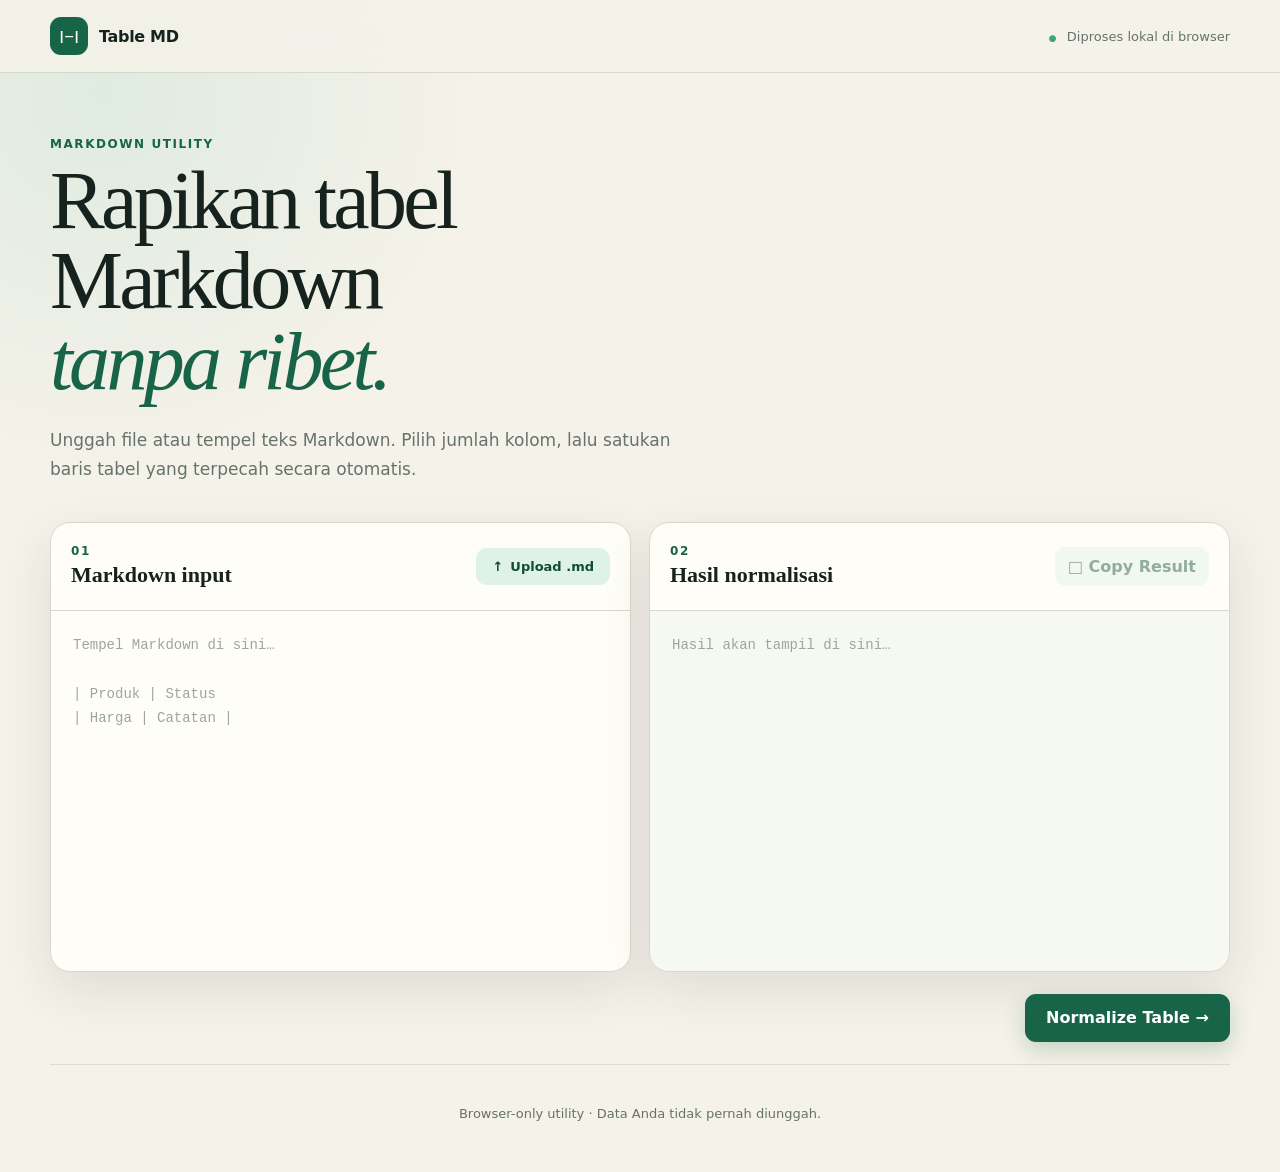
==== index.html @ d6dfc93e "feat: build markdown normalizer interface" ====
<!DOCTYPE html>
<html lang="id">
<head>
  <meta charset="UTF-8">
  <meta name="viewport" content="width=device-width, initial-scale=1.0">
  <meta name="description" content="Rapikan baris tabel Markdown sesuai jumlah kolom pilihan Anda.">
  <title>Table MD — Markdown Table Normalizer</title>
  <link rel="stylesheet" href="styles.css">
</head>
<body>
  <header class="site-header">
    <div class="shell header-inner">
      <a class="brand" href="#workspace" aria-label="Table MD, kembali ke area kerja">
        <span class="brand-mark" aria-hidden="true">|—|</span>
        <span>Table MD</span>
      </a>
      <p class="privacy-note"><span aria-hidden="true">●</span> Diproses lokal di browser</p>
    </div>
  </header>

  <main class="shell" id="workspace">
    <section class="intro" aria-labelledby="pageTitle">
      <p class="eyebrow">Markdown utility</p>
      <h1 id="pageTitle">Rapikan tabel Markdown<br><span>tanpa ribet.</span></h1>
      <p class="intro-copy">Unggah file atau tempel teks Markdown. Pilih jumlah kolom, lalu satukan baris tabel yang terpecah secara otomatis.</p>
    </section>

    <section class="workspace" aria-label="Markdown table normalizer">
      <div class="panel input-panel">
        <div class="panel-heading">
          <div>
            <p class="step">01</p>
            <h2>Markdown input</h2>
          </div>
          <label class="file-button" for="fileInput">
            <span aria-hidden="true">↑</span> Upload .md
          </label>
          <input id="fileInput" class="visually-hidden" type="file" accept=".md,text/markdown,text/plain">
        </div>
        <textarea id="input" spellcheck="false" aria-label="Markdown input" placeholder="Tempel Markdown di sini…&#10;&#10;| Produk | Status&#10;| Harga | Catatan |"></textarea>
      </div>

      <div class="panel output-panel">
        <div class="panel-heading">
          <div>
            <p class="step">02</p>
            <h2>Hasil normalisasi</h2>
          </div>
          <button id="copyBtn" class="button button-quiet" type="button" disabled>
            <span aria-hidden="true">□</span> Copy Result
          </button>
        </div>
        <textarea id="output" spellcheck="false" aria-label="Normalized Markdown output" placeholder="Hasil akan tampil di sini…" readonly></textarea>
      </div>
    </section>

    <div class="action-row">
      <div class="messages">
        <p id="statusBox" class="status" role="status" aria-live="polite"></p>
        <p id="errorBox" class="error" role="alert" hidden></p>
      </div>
      <button id="normalizeBtn" class="button button-primary" type="button">
        Normalize Table <span aria-hidden="true">→</span>
      </button>
    </div>
  </main>

  <footer class="shell site-footer">
    <p>Browser-only utility · Data Anda tidak pernah diunggah.</p>
  </footer>

  <div id="columnModal" class="modal" hidden>
    <div class="modal-backdrop" data-modal-close></div>
    <section class="modal-card" role="dialog" aria-modal="true" aria-labelledby="modalTitle" aria-describedby="modalDescription">
      <button id="closeModalBtn" class="modal-close" type="button" aria-label="Tutup modal">×</button>
      <p class="step">Custom setting</p>
      <h2 id="modalTitle">Berapa jumlah kolom?</h2>
      <p id="modalDescription">Masukkan jumlah kolom pada tabel Markdown Anda.</p>
      <form id="columnForm" novalidate>
        <label for="columnCount">Jumlah kolom</label>
        <input id="columnCount" name="columns" type="number" min="1" step="1" value="4" inputmode="numeric" required>
        <p id="columnError" class="field-error" role="alert" hidden></p>
        <div class="modal-actions">
          <button id="cancelModalBtn" class="button button-secondary" type="button">Batal</button>
          <button id="processBtn" class="button button-primary" type="submit">
            <span id="loader" class="loader" hidden aria-hidden="true"></span>
            Proses Markdown
          </button>
        </div>
      </form>
    </section>
  </div>

  <script src="script.js"></script>
</body>
</html>
---- styles.css ----
:root {
  --ink: #15221d;
  --muted: #65736d;
  --paper: #f5f2e9;
  --card: #fffdf7;
  --line: #d9d7ce;
  --green: #176448;
  --green-dark: #0f4d37;
  --mint: #dff2e8;
  --red: #a93636;
  --shadow: 0 18px 50px rgba(28, 42, 36, 0.1);
}

* { box-sizing: border-box; }

html { scroll-behavior: smooth; }

body {
  margin: 0;
  min-height: 100vh;
  color: var(--ink);
  background:
    radial-gradient(circle at 8% 8%, rgba(214, 232, 221, 0.7), transparent 24rem),
    var(--paper);
  font-family: Inter, ui-sans-serif, system-ui, -apple-system, BlinkMacSystemFont, "Segoe UI", sans-serif;
}

button, input, textarea { font: inherit; }
button, label[for="fileInput"] { -webkit-tap-highlight-color: transparent; }

.shell { width: min(1180px, calc(100% - 40px)); margin-inline: auto; }

.site-header {
  border-bottom: 1px solid rgba(21, 34, 29, 0.12);
  background: rgba(245, 242, 233, 0.82);
  backdrop-filter: blur(14px);
}

.header-inner { min-height: 72px; display: flex; align-items: center; justify-content: space-between; gap: 24px; }
.brand { display: inline-flex; align-items: center; gap: 11px; color: var(--ink); font-weight: 800; text-decoration: none; letter-spacing: -0.02em; }
.brand-mark { display: grid; place-items: center; width: 38px; height: 38px; border-radius: 11px; color: #fff; background: var(--green); font-family: ui-monospace, monospace; font-size: 13px; }
.privacy-note { margin: 0; color: var(--muted); font-size: 13px; }
.privacy-note span { color: #42a579; font-size: 9px; margin-right: 6px; }

.intro { padding: 64px 0 38px; max-width: 760px; }
.eyebrow, .step { margin: 0 0 10px; color: var(--green); font-size: 12px; font-weight: 800; letter-spacing: 0.13em; text-transform: uppercase; }
h1 { margin: 0; max-width: 750px; font-family: Georgia, "Times New Roman", serif; font-size: clamp(46px, 7vw, 82px); font-weight: 500; line-height: 0.98; letter-spacing: -0.045em; }
h1 span { color: var(--green); font-style: italic; }
.intro-copy { max-width: 640px; margin: 24px 0 0; color: var(--muted); font-size: 17px; line-height: 1.7; }

.workspace { display: grid; grid-template-columns: 1fr 1fr; gap: 18px; }
.panel { min-width: 0; overflow: hidden; border: 1px solid var(--line); border-radius: 20px; background: var(--card); box-shadow: var(--shadow); }
.panel-heading { min-height: 88px; padding: 18px 20px; display: flex; align-items: center; justify-content: space-between; gap: 18px; border-bottom: 1px solid var(--line); }
.panel-heading .step { margin-bottom: 4px; }
.panel h2 { margin: 0; font-family: Georgia, "Times New Roman", serif; font-size: 22px; font-weight: 600; }
textarea { display: block; width: 100%; min-height: 360px; resize: vertical; padding: 22px; border: 0; outline: 0; color: #24342d; background: transparent; font-family: "SFMono-Regular", Consolas, "Liberation Mono", monospace; font-size: 14px; line-height: 1.75; }
textarea::placeholder { color: #9ca69f; }
textarea:focus { box-shadow: inset 0 0 0 2px var(--green); }
.output-panel textarea { background: rgba(230, 238, 232, 0.35); }

.button, .file-button { border: 0; border-radius: 11px; padding: 11px 16px; font-weight: 750; cursor: pointer; transition: transform 160ms ease, background 160ms ease, opacity 160ms ease; }
.button:hover:not(:disabled), .file-button:hover { transform: translateY(-1px); }
.button:focus-visible, .file-button:focus-visible, input:focus-visible, textarea:focus-visible, .modal-close:focus-visible { outline: 3px solid rgba(23, 100, 72, 0.25); outline-offset: 3px; }
.button:disabled { cursor: not-allowed; opacity: 0.45; }
.button-primary { min-height: 48px; color: white; background: var(--green); box-shadow: 0 8px 22px rgba(23, 100, 72, 0.22); }
.button-primary:hover:not(:disabled) { background: var(--green-dark); }
.button-secondary, .button-quiet, .file-button { color: var(--green-dark); background: var(--mint); }
.button-quiet { padding: 10px 13px; }
.file-button { display: inline-flex; align-items: center; gap: 7px; font-size: 13px; white-space: nowrap; }

.action-row { min-height: 92px; display: flex; align-items: center; justify-content: space-between; gap: 24px; }
.action-row .button-primary { min-width: 205px; }
.messages { min-width: 0; }
.status, .error { margin: 4px 0; font-size: 14px; }
.status { color: var(--green); }
.error, .field-error { color: var(--red); }

.site-footer { padding: 28px 0 38px; border-top: 1px solid rgba(21, 34, 29, 0.1); color: var(--muted); font-size: 13px; text-align: center; }
.visually-hidden { position: absolute; width: 1px; height: 1px; padding: 0; margin: -1px; overflow: hidden; clip: rect(0, 0, 0, 0); white-space: nowrap; border: 0; }

.modal { position: fixed; inset: 0; z-index: 100; display: grid; place-items: center; padding: 20px; }
.modal[hidden] { display: none; }
.modal-backdrop { position: absolute; inset: 0; background: rgba(14, 25, 20, 0.62); backdrop-filter: blur(4px); }
.modal-card { position: relative; width: min(100%, 440px); padding: 30px; border-radius: 22px; background: var(--card); box-shadow: 0 30px 90px rgba(0, 0, 0, 0.28); animation: modal-in 180ms ease-out; }
.modal-card h2 { margin: 0; font-family: Georgia, "Times New Roman", serif; font-size: 32px; }
.modal-card > p:not(.step) { margin: 10px 0 24px; color: var(--muted); line-height: 1.55; }
.modal-close { position: absolute; top: 18px; right: 18px; width: 36px; height: 36px; border: 0; border-radius: 50%; color: var(--muted); background: #eeece5; font-size: 25px; line-height: 1; cursor: pointer; }
#columnForm label { display: block; margin-bottom: 8px; font-size: 13px; font-weight: 800; }
#columnCount { width: 100%; height: 54px; padding: 0 16px; border: 1px solid var(--line); border-radius: 11px; color: var(--ink); background: #fff; font-size: 18px; font-weight: 750; }
.field-error { min-height: 20px; margin: 7px 0 0; font-size: 13px; }
.modal-actions { display: flex; justify-content: flex-end; gap: 10px; margin-top: 22px; }
.loader { width: 15px; height: 15px; display: inline-block; margin-right: 7px; vertical-align: -2px; border: 2px solid rgba(255,255,255,.45); border-top-color: #fff; border-radius: 50%; animation: spin .7s linear infinite; }
.loader[hidden] { display: none; }

@keyframes modal-in { from { opacity: 0; transform: translateY(10px) scale(.98); } }
@keyframes spin { to { transform: rotate(360deg); } }

@media (max-width: 760px) {
  .shell { width: min(100% - 24px, 640px); }
  .header-inner { min-height: 64px; }
  .privacy-note { display: none; }
  .intro { padding: 44px 0 28px; }
  h1 { font-size: clamp(42px, 15vw, 62px); }
  .workspace { grid-template-columns: 1fr; }
  textarea { min-height: 300px; }
  .action-row { padding: 20px 0; flex-direction: column-reverse; align-items: stretch; }
  .action-row .button-primary { width: 100%; }
  .panel-heading { align-items: flex-end; }
  .modal-actions { flex-direction: column-reverse; }
  .modal-actions .button { width: 100%; }
}

@media (prefers-reduced-motion: reduce) {
  *, *::before, *::after { scroll-behavior: auto !important; animation-duration: .01ms !important; transition-duration: .01ms !important; }
}
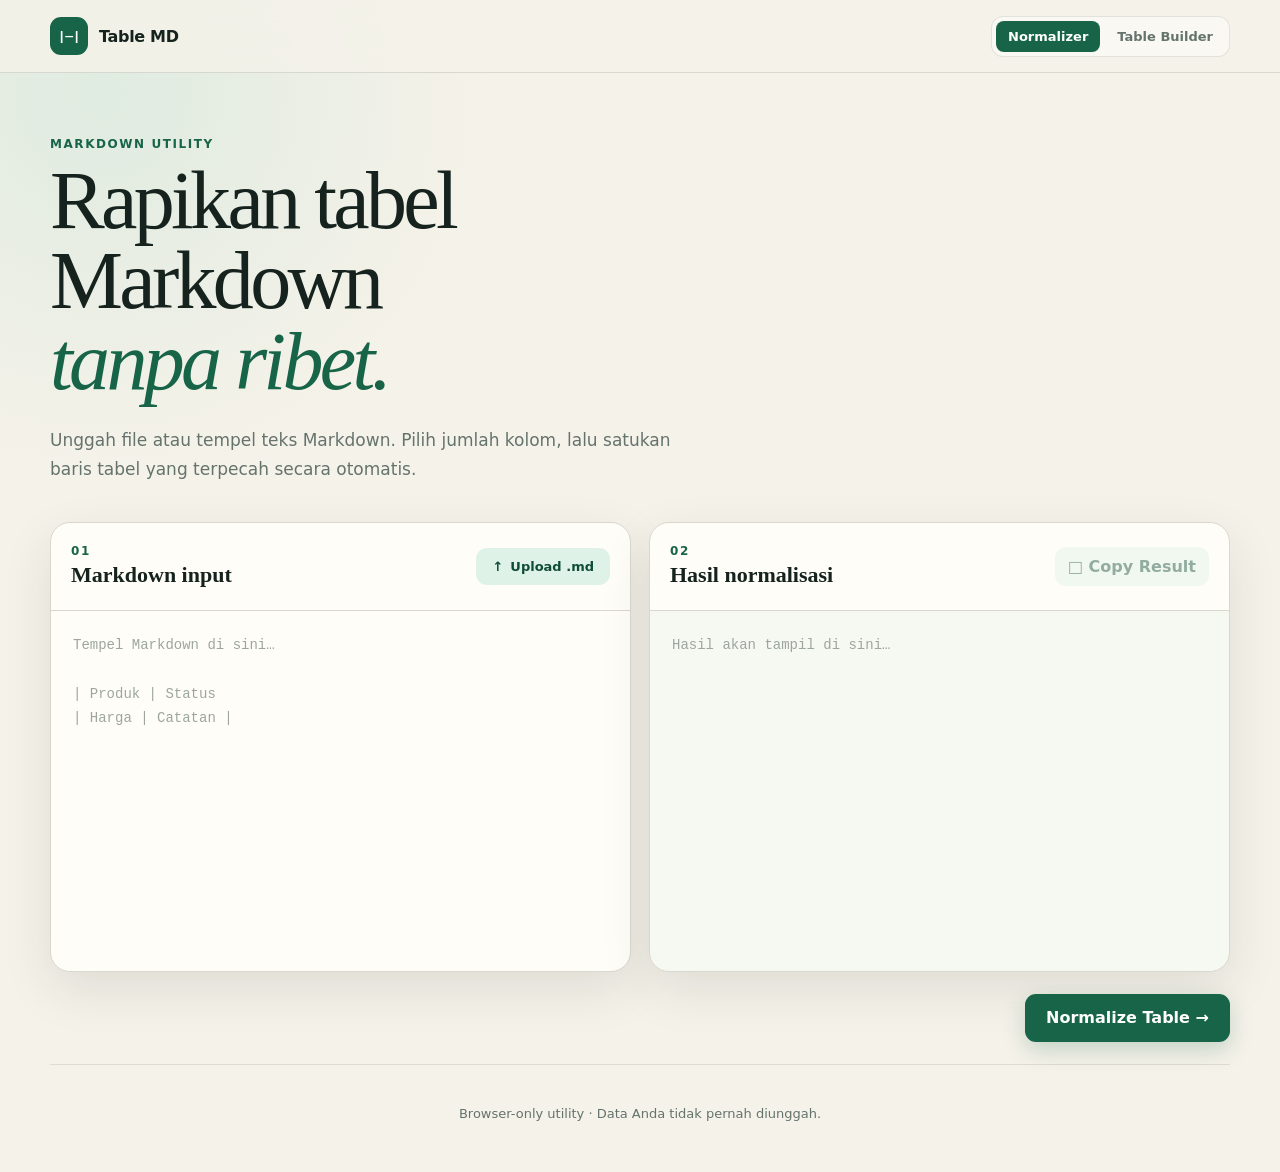
==== commit 16e7195b: "feat: add live table builder page" ====
--- a/index.html
+++ b/index.html
@@ -14,7 +14,10 @@
         <span class="brand-mark" aria-hidden="true">|—|</span>
         <span>Table MD</span>
       </a>
-      <p class="privacy-note"><span aria-hidden="true">●</span> Diproses lokal di browser</p>
+      <nav class="page-nav" aria-label="Navigasi utama">
+        <a href="index.html" aria-current="page">Normalizer</a>
+        <a href="builder.html">Table Builder</a>
+      </nav>
     </div>
   </header>
 
--- a/styles.css
+++ b/styles.css
@@ -41,6 +41,11 @@
 .brand-mark { display: grid; place-items: center; width: 38px; height: 38px; border-radius: 11px; color: #fff; background: var(--green); font-family: ui-monospace, monospace; font-size: 13px; }
 .privacy-note { margin: 0; color: var(--muted); font-size: 13px; }
 .privacy-note span { color: #42a579; font-size: 9px; margin-right: 6px; }
+.page-nav { display: flex; align-items: center; gap: 5px; padding: 4px; border: 1px solid rgba(21, 34, 29, 0.1); border-radius: 12px; background: rgba(255,255,255,.45); }
+.page-nav a { padding: 8px 12px; border-radius: 8px; color: var(--muted); font-size: 13px; font-weight: 750; text-decoration: none; }
+.page-nav a:hover { color: var(--green); }
+.page-nav a[aria-current="page"] { color: white; background: var(--green); }
+.page-nav a:focus-visible { outline: 3px solid rgba(23, 100, 72, 0.25); outline-offset: 2px; }
 
 .intro { padding: 64px 0 38px; max-width: 760px; }
 .eyebrow, .step { margin: 0 0 10px; color: var(--green); font-size: 12px; font-weight: 800; letter-spacing: 0.13em; text-transform: uppercase; }
@@ -99,6 +104,7 @@
   .shell { width: min(100% - 24px, 640px); }
   .header-inner { min-height: 64px; }
   .privacy-note { display: none; }
+  .page-nav a { padding: 7px 9px; font-size: 12px; }
   .intro { padding: 44px 0 28px; }
   h1 { font-size: clamp(42px, 15vw, 62px); }
   .workspace { grid-template-columns: 1fr; }
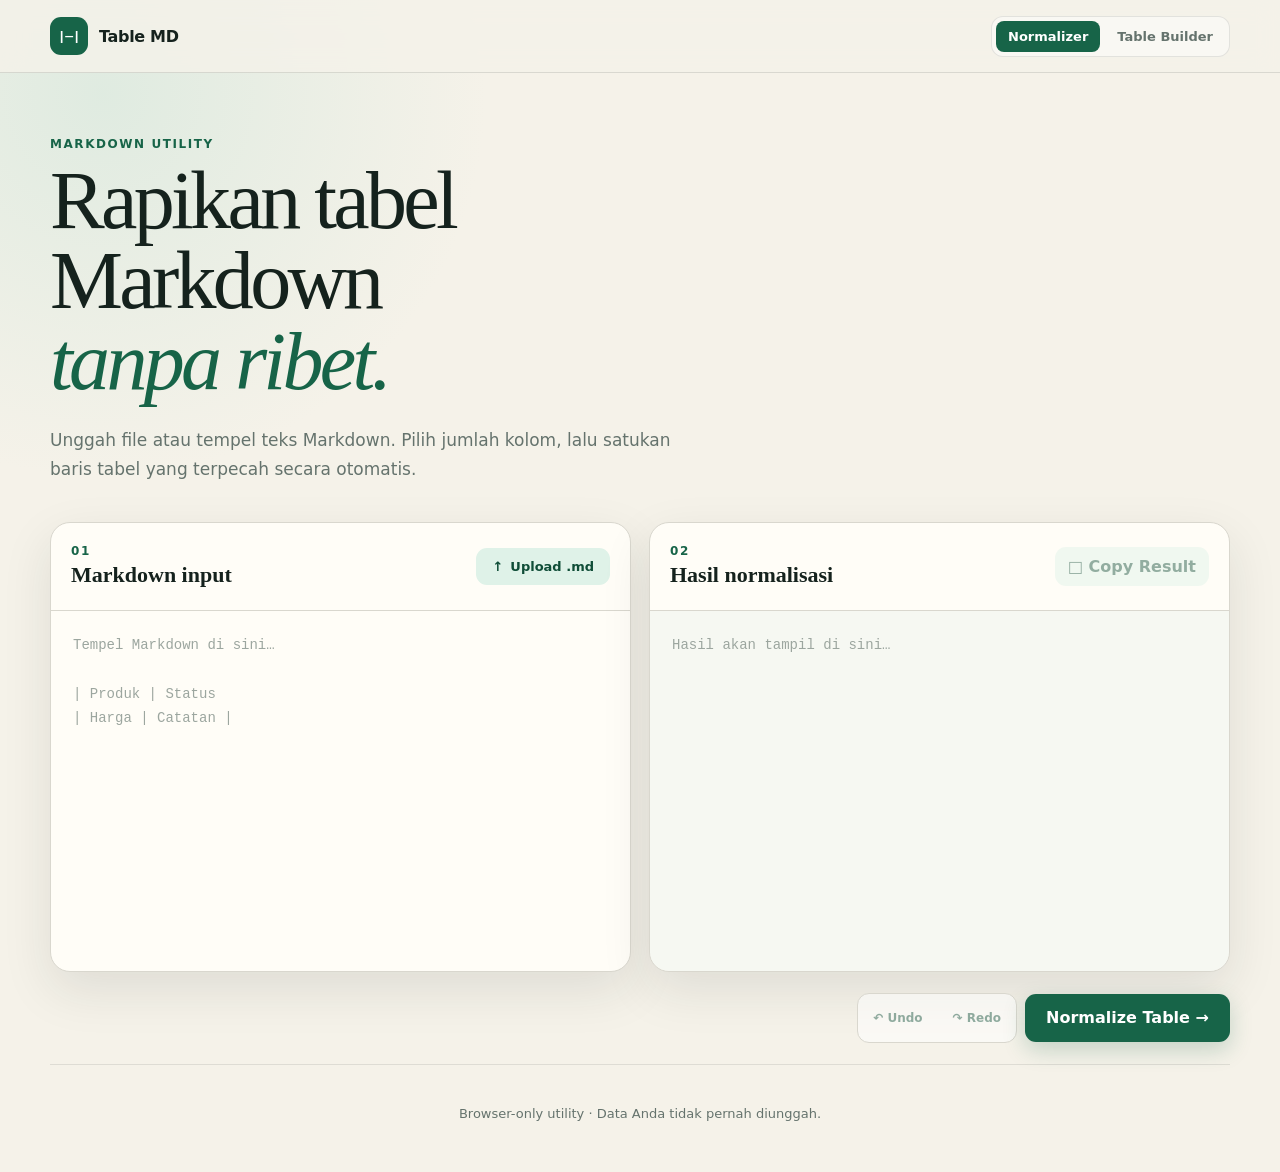
==== commit 1a363b45: "feat: add undo redo to normalizer" ====
--- a/index.html
+++ b/index.html
@@ -62,9 +62,15 @@
         <p id="statusBox" class="status" role="status" aria-live="polite"></p>
         <p id="errorBox" class="error" role="alert" hidden></p>
       </div>
-      <button id="normalizeBtn" class="button button-primary" type="button">
-        Normalize Table <span aria-hidden="true">→</span>
-      </button>
+      <div class="action-buttons">
+        <div class="history-actions" aria-label="Riwayat perubahan">
+          <button id="undoBtn" class="button history-button" type="button" aria-label="Undo perubahan terakhir" title="Undo (Ctrl/Cmd+Z)" disabled>↶ Undo</button>
+          <button id="redoBtn" class="button history-button" type="button" aria-label="Redo perubahan terakhir" title="Redo (Ctrl/Cmd+Shift+Z)" disabled>↷ Redo</button>
+        </div>
+        <button id="normalizeBtn" class="button button-primary" type="button">
+          Normalize Table <span aria-hidden="true">→</span>
+        </button>
+      </div>
     </div>
   </main>
 
@@ -94,6 +100,7 @@
     </section>
   </div>
 
+  <script src="history.js"></script>
   <script src="script.js"></script>
 </body>
 </html>
--- a/styles.css
+++ b/styles.css
@@ -75,6 +75,10 @@
 
 .action-row { min-height: 92px; display: flex; align-items: center; justify-content: space-between; gap: 24px; }
 .action-row .button-primary { min-width: 205px; }
+.action-buttons, .history-actions { display: flex; align-items: center; gap: 8px; }
+.history-actions { padding: 4px; border: 1px solid var(--line); border-radius: 12px; background: rgba(255,255,255,.55); }
+.history-button { min-height: 40px; padding: 8px 11px; color: var(--green-dark); background: transparent; font-size: 12px; }
+.history-button:hover:not(:disabled) { background: var(--mint); }
 .messages { min-width: 0; }
 .status, .error { margin: 4px 0; font-size: 14px; }
 .status { color: var(--green); }
@@ -111,6 +115,9 @@
   textarea { min-height: 300px; }
   .action-row { padding: 20px 0; flex-direction: column-reverse; align-items: stretch; }
   .action-row .button-primary { width: 100%; }
+  .action-buttons { flex-direction: column-reverse; align-items: stretch; }
+  .history-actions { width: 100%; }
+  .history-button { flex: 1; }
   .panel-heading { align-items: flex-end; }
   .modal-actions { flex-direction: column-reverse; }
   .modal-actions .button { width: 100%; }
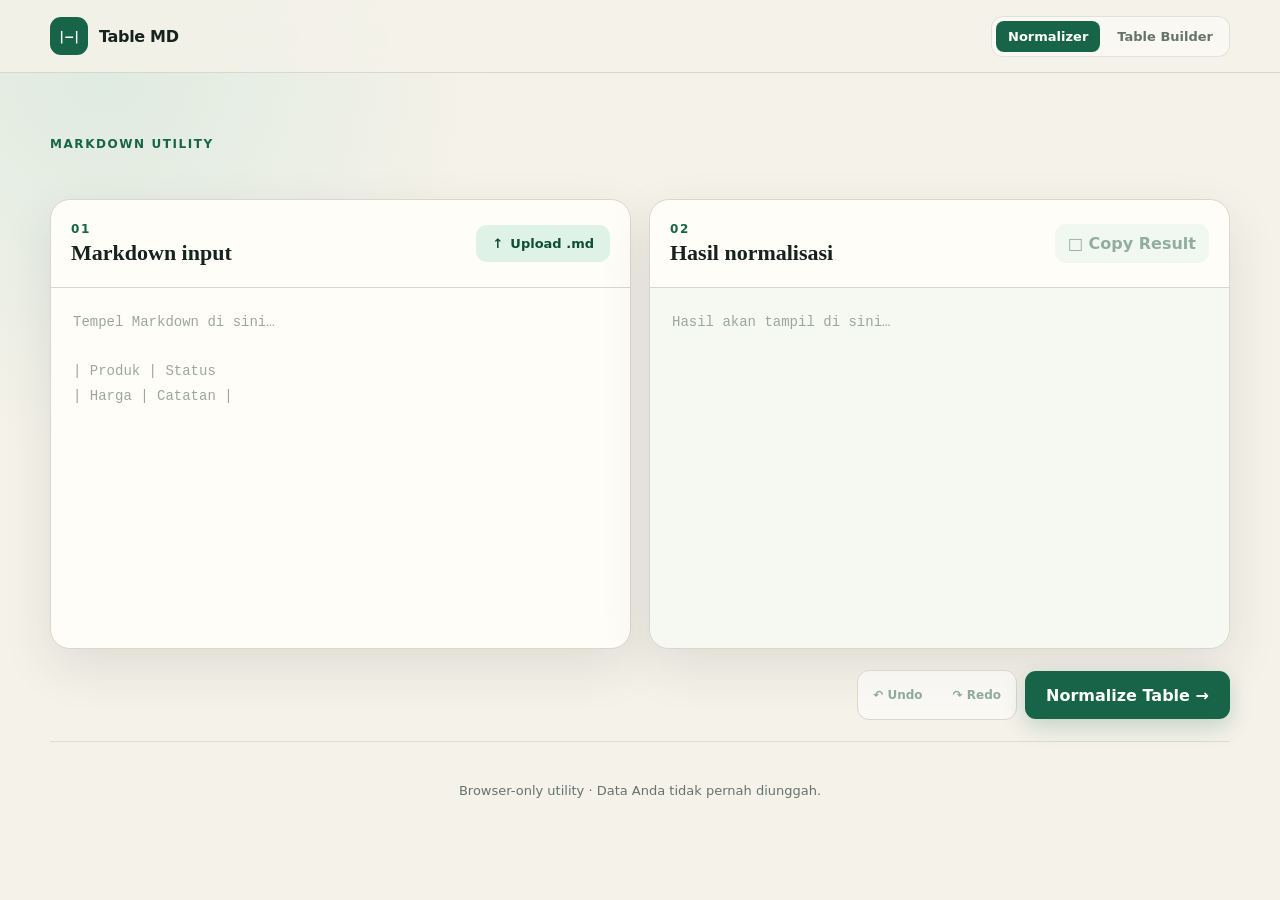
==== commit 4f651f4d: "feat: simplify builder and normalizer introduction sections" ====
--- a/index.html
+++ b/index.html
@@ -24,8 +24,6 @@
   <main class="shell" id="workspace">
     <section class="intro" aria-labelledby="pageTitle">
       <p class="eyebrow">Markdown utility</p>
-      <h1 id="pageTitle">Rapikan tabel Markdown<br><span>tanpa ribet.</span></h1>
-      <p class="intro-copy">Unggah file atau tempel teks Markdown. Pilih jumlah kolom, lalu satukan baris tabel yang terpecah secara otomatis.</p>
     </section>
 
     <section class="workspace" aria-label="Markdown table normalizer">
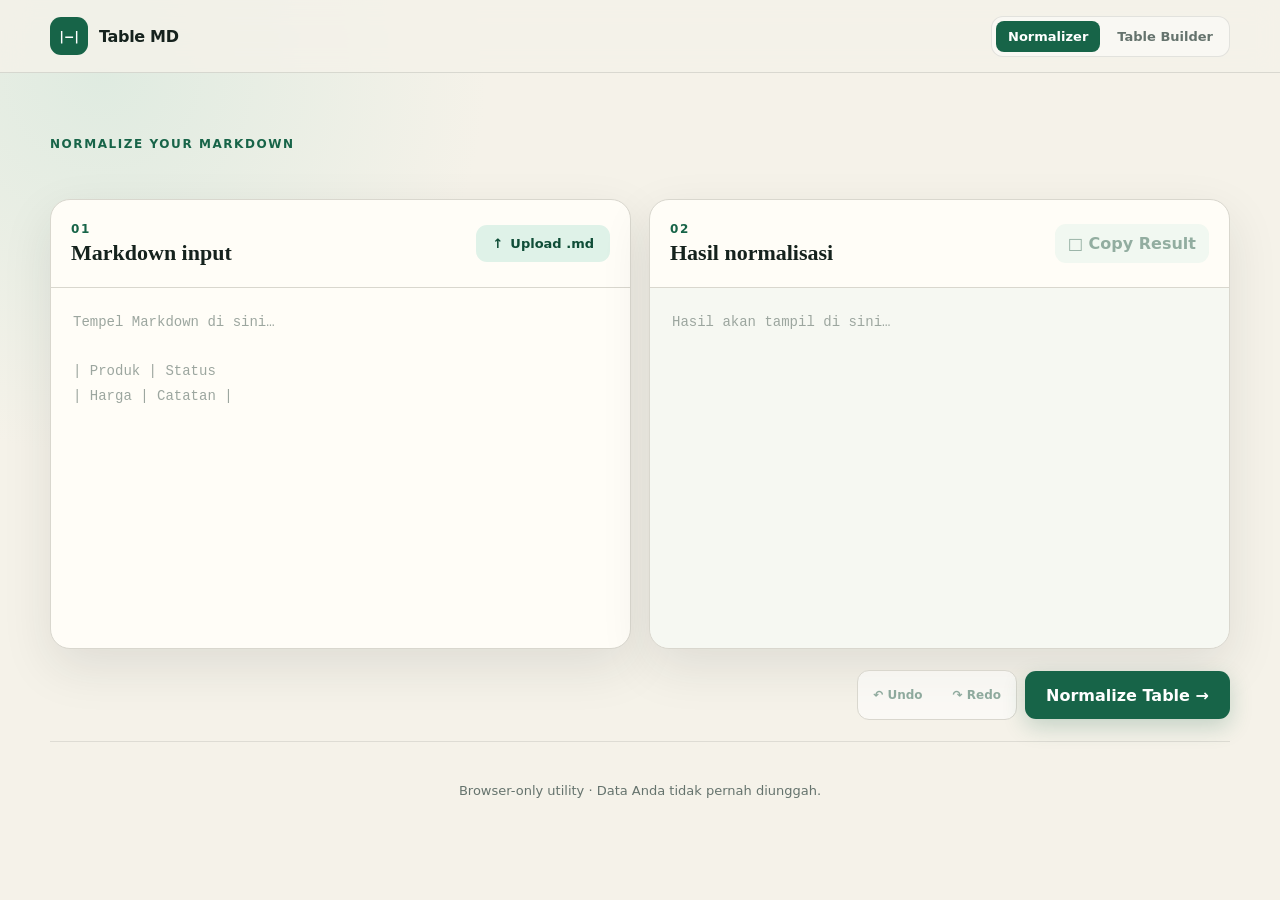
==== commit 833d70ad: "feat: implement GitHub asset extraction and integration in markdown normalization" ====
--- a/index.html
+++ b/index.html
@@ -23,7 +23,7 @@
 
   <main class="shell" id="workspace">
     <section class="intro" aria-labelledby="pageTitle">
-      <p class="eyebrow">Markdown utility</p>
+      <p class="eyebrow">Normalize Your Markdown</p>
     </section>
 
     <section class="workspace" aria-label="Markdown table normalizer">
